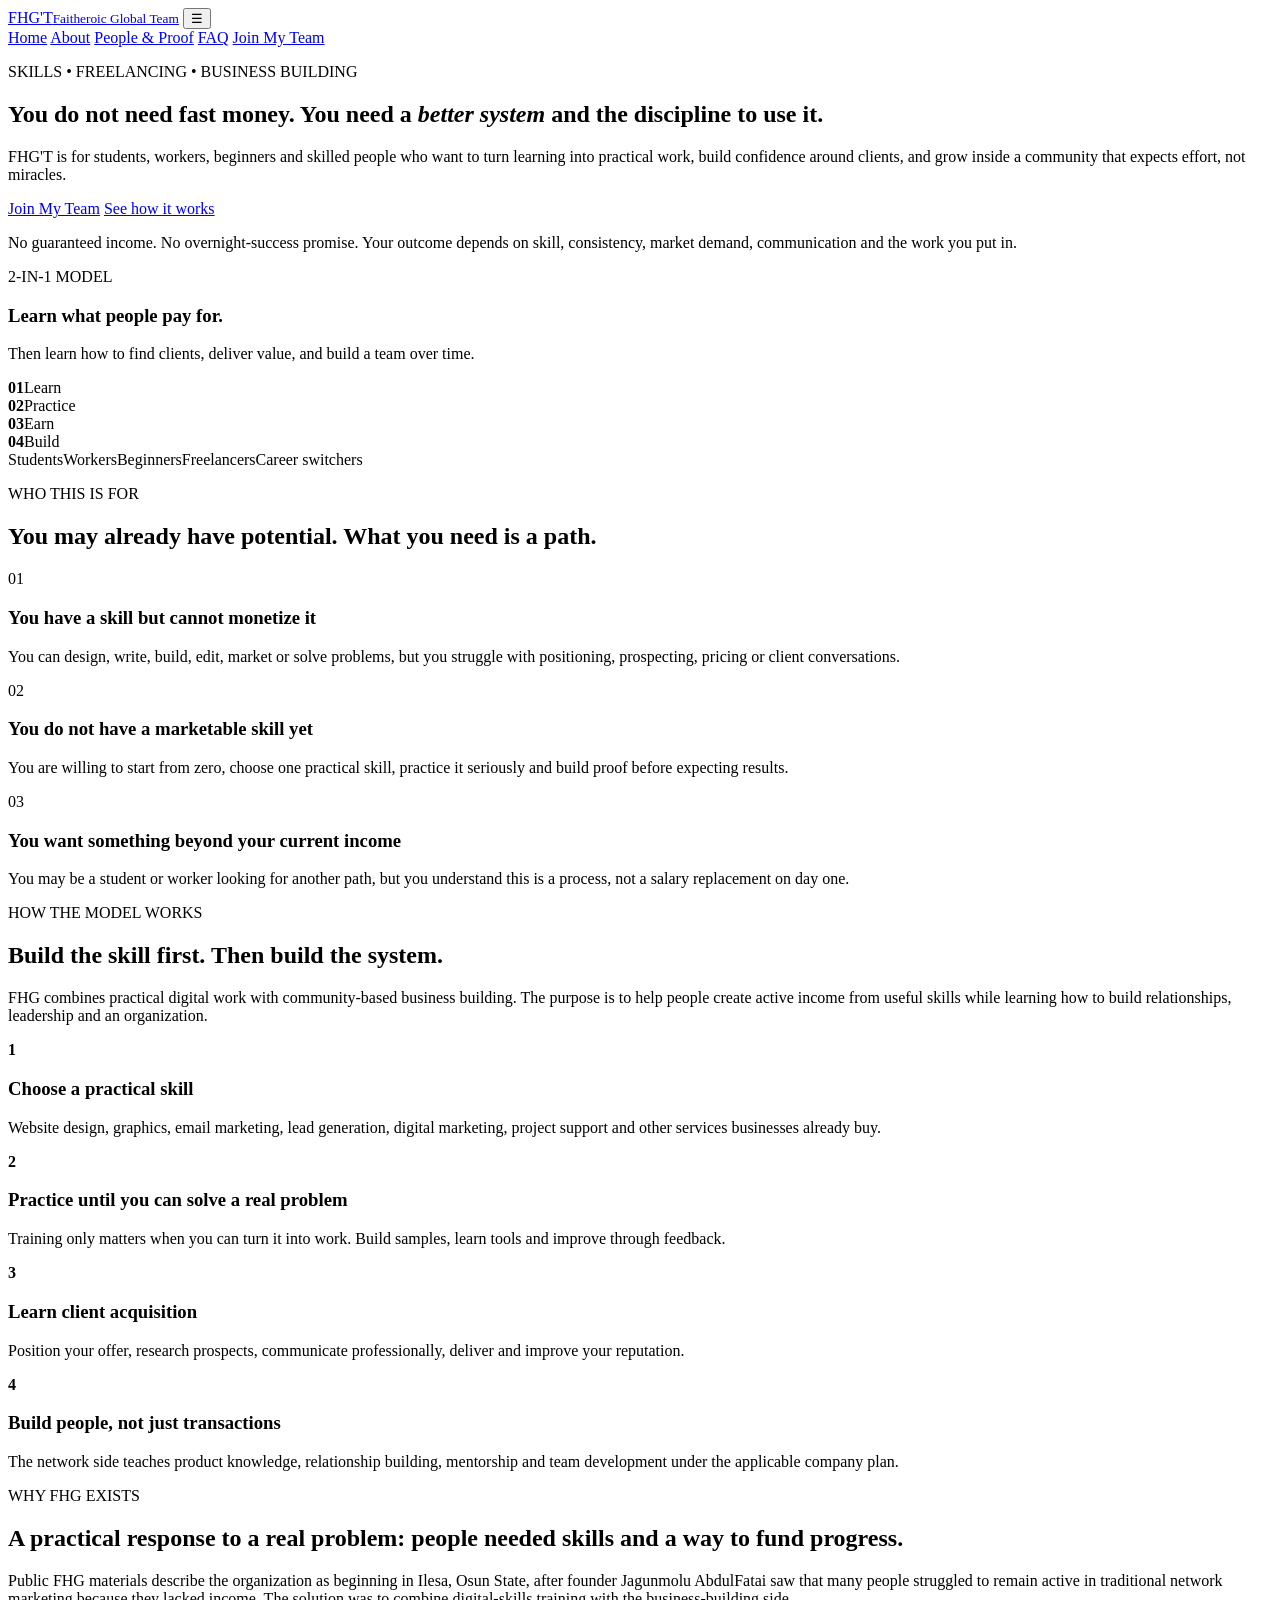
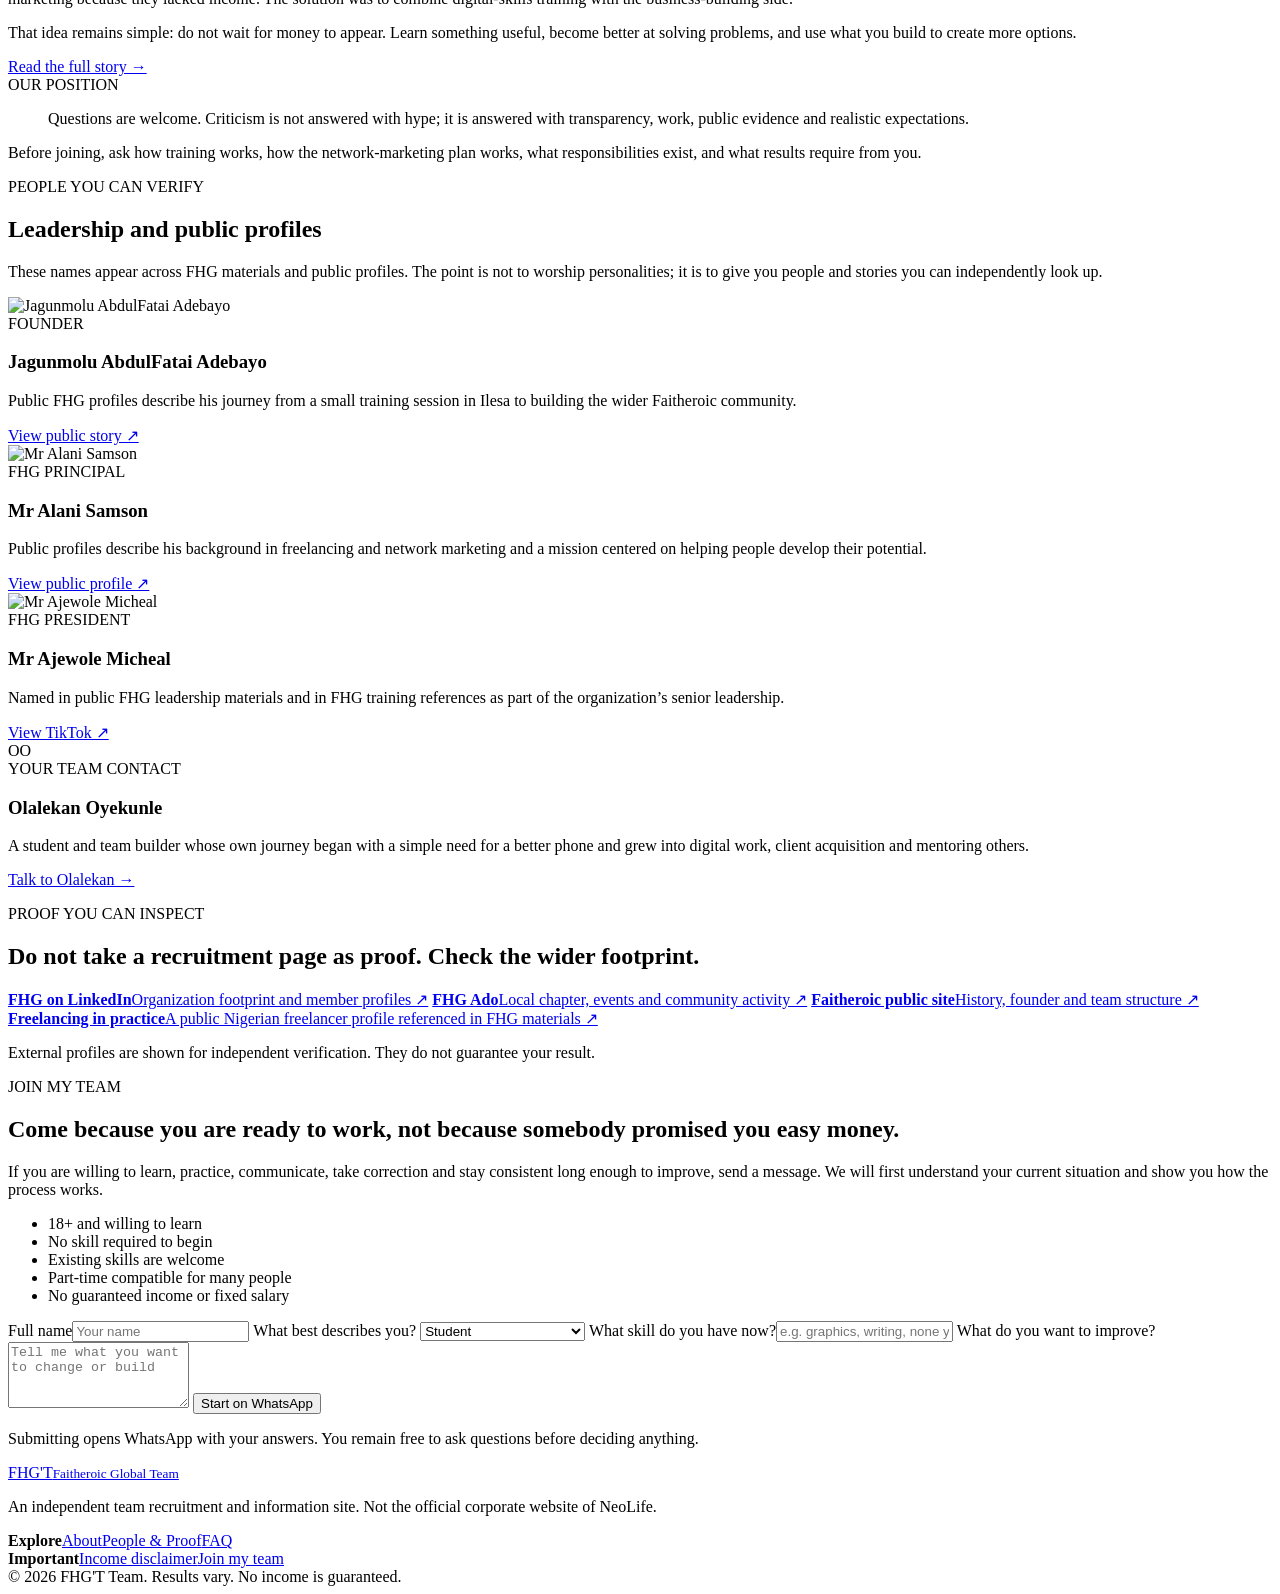
==== index.html @ 5e54c8a7 "Build FHG'T recruitment website" ====
<!doctype html>
<html lang="en">
<head>
<meta charset="utf-8">
<meta name="viewport" content="width=device-width,initial-scale=1">
<title>FHG'T | Learn Skills. Build Income. Grow With People.</title>
<meta name="description" content="Faitheroic Global Team: a practical community combining digital skills, freelancing and network marketing for people ready to learn, work and grow over time.">
<link rel="preconnect" href="https://fonts.googleapis.com">
<link rel="preconnect" href="https://fonts.gstatic.com" crossorigin>
<link href="https://fonts.googleapis.com/css2?family=DM+Sans:wght@400;500;600;700&family=Manrope:wght@600;700;800&display=swap" rel="stylesheet">
<link rel="stylesheet" href="styles.css">
</head>
<body>
<header class="nav-wrap">
  <nav class="nav container">
    <a class="brand" href="index.html"><span>FHG'T</span><small>Faitheroic Global Team</small></a>
    <button class="menu-btn" aria-label="Open menu">☰</button>
    <div class="nav-links">
      <a class="active" href="index.html">Home</a>
      <a href="about.html">About</a>
      <a href="stories.html">People & Proof</a>
      <a href="faq.html">FAQ</a>
      <a class="btn btn-sm" href="#join">Join My Team</a>
    </div>
  </nav>
</header>

<main>
<section class="hero">
  <div class="orb orb-a"></div><div class="orb orb-b"></div>
  <div class="container hero-grid">
    <div>
      <p class="eyebrow">SKILLS • FREELANCING • BUSINESS BUILDING</p>
      <h1>You do not need fast money. You need a <em>better system</em> and the discipline to use it.</h1>
      <p class="hero-copy">FHG'T is for students, workers, beginners and skilled people who want to turn learning into practical work, build confidence around clients, and grow inside a community that expects effort, not miracles.</p>
      <div class="hero-actions">
        <a class="btn" href="#join">Join My Team</a>
        <a class="btn ghost" href="#how">See how it works</a>
      </div>
      <p class="micro">No guaranteed income. No overnight-success promise. Your outcome depends on skill, consistency, market demand, communication and the work you put in.</p>
    </div>
    <div class="hero-panel">
      <div class="hero-card hero-card-top">
        <span class="pill">2-IN-1 MODEL</span>
        <h3>Learn what people pay for.</h3>
        <p>Then learn how to find clients, deliver value, and build a team over time.</p>
      </div>
      <div class="mini-stat-grid">
        <div><strong>01</strong><span>Learn</span></div>
        <div><strong>02</strong><span>Practice</span></div>
        <div><strong>03</strong><span>Earn</span></div>
        <div><strong>04</strong><span>Build</span></div>
      </div>
    </div>
  </div>
</section>

<section class="strip">
  <div class="container strip-grid">
    <span>Students</span><span>Workers</span><span>Beginners</span><span>Freelancers</span><span>Career switchers</span>
  </div>
</section>

<section class="section" id="fit">
  <div class="container">
    <div class="section-head">
      <p class="eyebrow">WHO THIS IS FOR</p>
      <h2>You may already have potential. What you need is a path.</h2>
    </div>
    <div class="cards three">
      <article class="card">
        <span class="num">01</span>
        <h3>You have a skill but cannot monetize it</h3>
        <p>You can design, write, build, edit, market or solve problems, but you struggle with positioning, prospecting, pricing or client conversations.</p>
      </article>
      <article class="card">
        <span class="num">02</span>
        <h3>You do not have a marketable skill yet</h3>
        <p>You are willing to start from zero, choose one practical skill, practice it seriously and build proof before expecting results.</p>
      </article>
      <article class="card">
        <span class="num">03</span>
        <h3>You want something beyond your current income</h3>
        <p>You may be a student or worker looking for another path, but you understand this is a process, not a salary replacement on day one.</p>
      </article>
    </div>
  </div>
</section>

<section class="section dark" id="how">
  <div class="container">
    <div class="section-head light">
      <p class="eyebrow">HOW THE MODEL WORKS</p>
      <h2>Build the skill first. Then build the system.</h2>
      <p>FHG combines practical digital work with community-based business building. The purpose is to help people create active income from useful skills while learning how to build relationships, leadership and an organization.</p>
    </div>
    <div class="timeline">
      <div class="step"><b>1</b><div><h3>Choose a practical skill</h3><p>Website design, graphics, email marketing, lead generation, digital marketing, project support and other services businesses already buy.</p></div></div>
      <div class="step"><b>2</b><div><h3>Practice until you can solve a real problem</h3><p>Training only matters when you can turn it into work. Build samples, learn tools and improve through feedback.</p></div></div>
      <div class="step"><b>3</b><div><h3>Learn client acquisition</h3><p>Position your offer, research prospects, communicate professionally, deliver and improve your reputation.</p></div></div>
      <div class="step"><b>4</b><div><h3>Build people, not just transactions</h3><p>The network side teaches product knowledge, relationship building, mentorship and team development under the applicable company plan.</p></div></div>
    </div>
  </div>
</section>

<section class="section">
  <div class="container split">
    <div>
      <p class="eyebrow">WHY FHG EXISTS</p>
      <h2>A practical response to a real problem: people needed skills and a way to fund progress.</h2>
      <p>Public FHG materials describe the organization as beginning in Ilesa, Osun State, after founder Jagunmolu AbdulFatai saw that many people struggled to remain active in traditional network marketing because they lacked income. The solution was to combine digital-skills training with the business-building side.</p>
      <p>That idea remains simple: do not wait for money to appear. Learn something useful, become better at solving problems, and use what you build to create more options.</p>
      <a class="text-link" href="about.html">Read the full story →</a>
    </div>
    <div class="quote-box">
      <span>OUR POSITION</span>
      <blockquote>Questions are welcome. Criticism is not answered with hype; it is answered with transparency, work, public evidence and realistic expectations.</blockquote>
      <p>Before joining, ask how training works, how the network-marketing plan works, what responsibilities exist, and what results require from you.</p>
    </div>
  </div>
</section>

<section class="section soft">
  <div class="container">
    <div class="section-head">
      <p class="eyebrow">PEOPLE YOU CAN VERIFY</p>
      <h2>Leadership and public profiles</h2>
      <p>These names appear across FHG materials and public profiles. The point is not to worship personalities; it is to give you people and stories you can independently look up.</p>
    </div>
    <div class="leaders">
      <article class="person"><img src="https://faitheroic.com/wp-content/uploads/2025/01/photo_2025-01-07_15-19-46.jpg" alt="Jagunmolu AbdulFatai Adebayo"><div><span>FOUNDER</span><h3>Jagunmolu AbdulFatai Adebayo</h3><p>Public FHG profiles describe his journey from a small training session in Ilesa to building the wider Faitheroic community.</p><a href="https://faitheroic.com/about-the-founder/" target="_blank" rel="noopener">View public story ↗</a></div></article>
      <article class="person"><img src="https://raw.githubusercontent.com/fhgakungba/fhgakungba.github.io/main/images/alani.png" alt="Mr Alani Samson"><div><span>FHG PRINCIPAL</span><h3>Mr Alani Samson</h3><p>Public profiles describe his background in freelancing and network marketing and a mission centered on helping people develop their potential.</p><a href="https://about.me/alani_samsonadekunle" target="_blank" rel="noopener">View public profile ↗</a></div></article>
      <article class="person"><img src="https://raw.githubusercontent.com/fhgakungba/fhgakungba.github.io/main/images/ajewole.png" alt="Mr Ajewole Micheal"><div><span>FHG PRESIDENT</span><h3>Mr Ajewole Micheal</h3><p>Named in public FHG leadership materials and in FHG training references as part of the organization’s senior leadership.</p><a href="https://www.tiktok.com/@supermike01" target="_blank" rel="noopener">View TikTok ↗</a></div></article>
      <article class="person initials"><div class="initial-avatar">OO</div><div><span>YOUR TEAM CONTACT</span><h3>Olalekan Oyekunle</h3><p>A student and team builder whose own journey began with a simple need for a better phone and grew into digital work, client acquisition and mentoring others.</p><a href="#join">Talk to Olalekan →</a></div></article>
    </div>
  </div>
</section>

<section class="section proof">
  <div class="container">
    <div class="section-head light">
      <p class="eyebrow">PROOF YOU CAN INSPECT</p>
      <h2>Do not take a recruitment page as proof. Check the wider footprint.</h2>
    </div>
    <div class="proof-grid">
      <a href="https://www.linkedin.com/company/fhgofficial" target="_blank" rel="noopener"><strong>FHG on LinkedIn</strong><span>Organization footprint and member profiles ↗</span></a>
      <a href="https://www.fhgado.com/" target="_blank" rel="noopener"><strong>FHG Ado</strong><span>Local chapter, events and community activity ↗</span></a>
      <a href="https://faitheroic.com/" target="_blank" rel="noopener"><strong>Faitheroic public site</strong><span>History, founder and team structure ↗</span></a>
      <a href="https://www.fiverr.com/jola_titus" target="_blank" rel="noopener"><strong>Freelancing in practice</strong><span>A public Nigerian freelancer profile referenced in FHG materials ↗</span></a>
    </div>
    <p class="micro light-micro">External profiles are shown for independent verification. They do not guarantee your result.</p>
  </div>
</section>

<section class="section" id="join">
  <div class="container join-grid">
    <div>
      <p class="eyebrow">JOIN MY TEAM</p>
      <h2>Come because you are ready to work, not because somebody promised you easy money.</h2>
      <p>If you are willing to learn, practice, communicate, take correction and stay consistent long enough to improve, send a message. We will first understand your current situation and show you how the process works.</p>
      <ul class="checklist">
        <li>18+ and willing to learn</li>
        <li>No skill required to begin</li>
        <li>Existing skills are welcome</li>
        <li>Part-time compatible for many people</li>
        <li>No guaranteed income or fixed salary</li>
      </ul>
    </div>
    <form class="join-form" id="joinForm">
      <label>Full name<input id="name" required placeholder="Your name"></label>
      <label>What best describes you?
        <select id="status">
          <option>Student</option><option>Worker / Employee</option><option>Freelancer</option><option>Business owner</option><option>Currently learning a skill</option><option>Starting from zero</option>
        </select>
      </label>
      <label>What skill do you have now?<input id="skill" placeholder="e.g. graphics, writing, none yet"></label>
      <label>What do you want to improve?<textarea id="goal" rows="4" placeholder="Tell me what you want to change or build"></textarea></label>
      <button class="btn wide" type="submit">Start on WhatsApp</button>
      <p class="form-note">Submitting opens WhatsApp with your answers. You remain free to ask questions before deciding anything.</p>
    </form>
  </div>
</section>
</main>

<footer>
  <div class="container footer-grid">
    <div><a class="brand footer-brand" href="index.html"><span>FHG'T</span><small>Faitheroic Global Team</small></a><p>An independent team recruitment and information site. Not the official corporate website of NeoLife.</p></div>
    <div><strong>Explore</strong><a href="about.html">About</a><a href="stories.html">People & Proof</a><a href="faq.html">FAQ</a></div>
    <div><strong>Important</strong><a href="faq.html#income">Income disclaimer</a><a href="#join">Join my team</a></div>
  </div>
  <div class="container footer-bottom">© 2026 FHG'T Team. Results vary. No income is guaranteed.</div>
</footer>
<script src="app.js"></script>
</body>
</html>
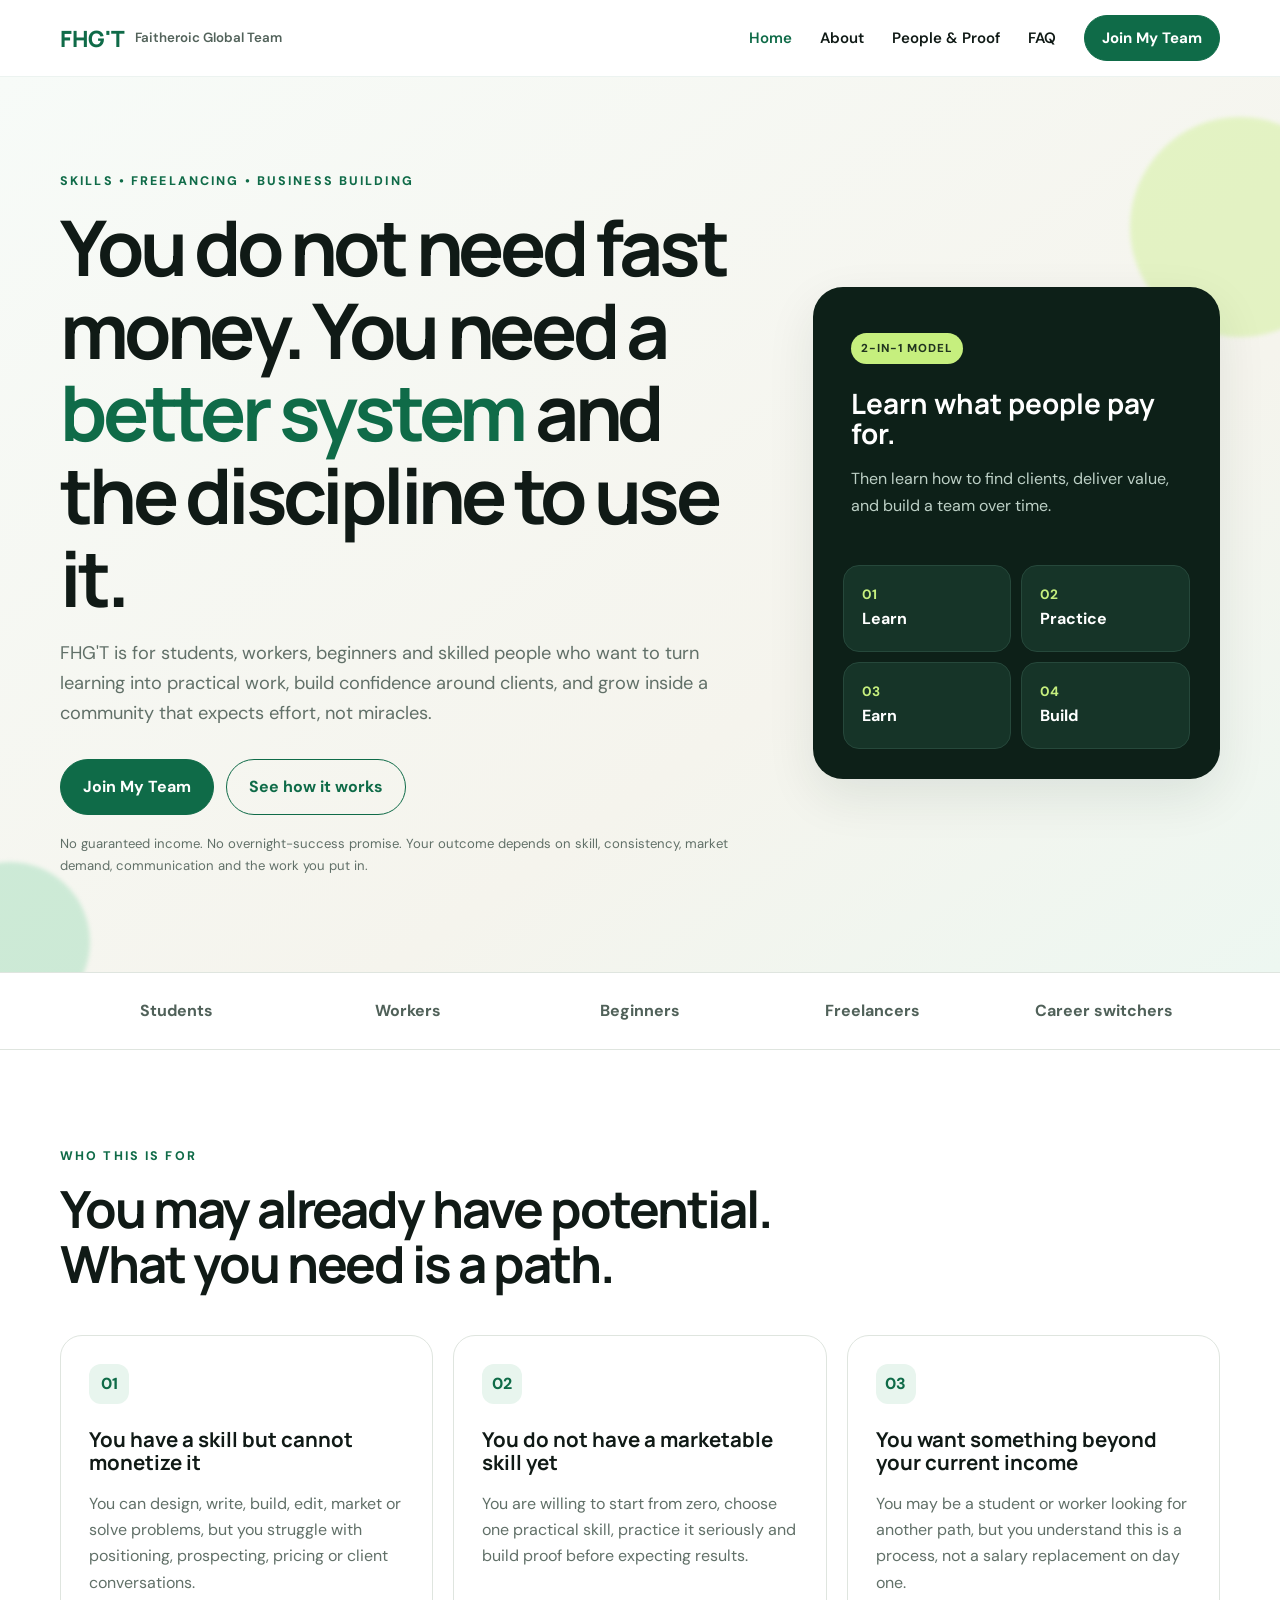
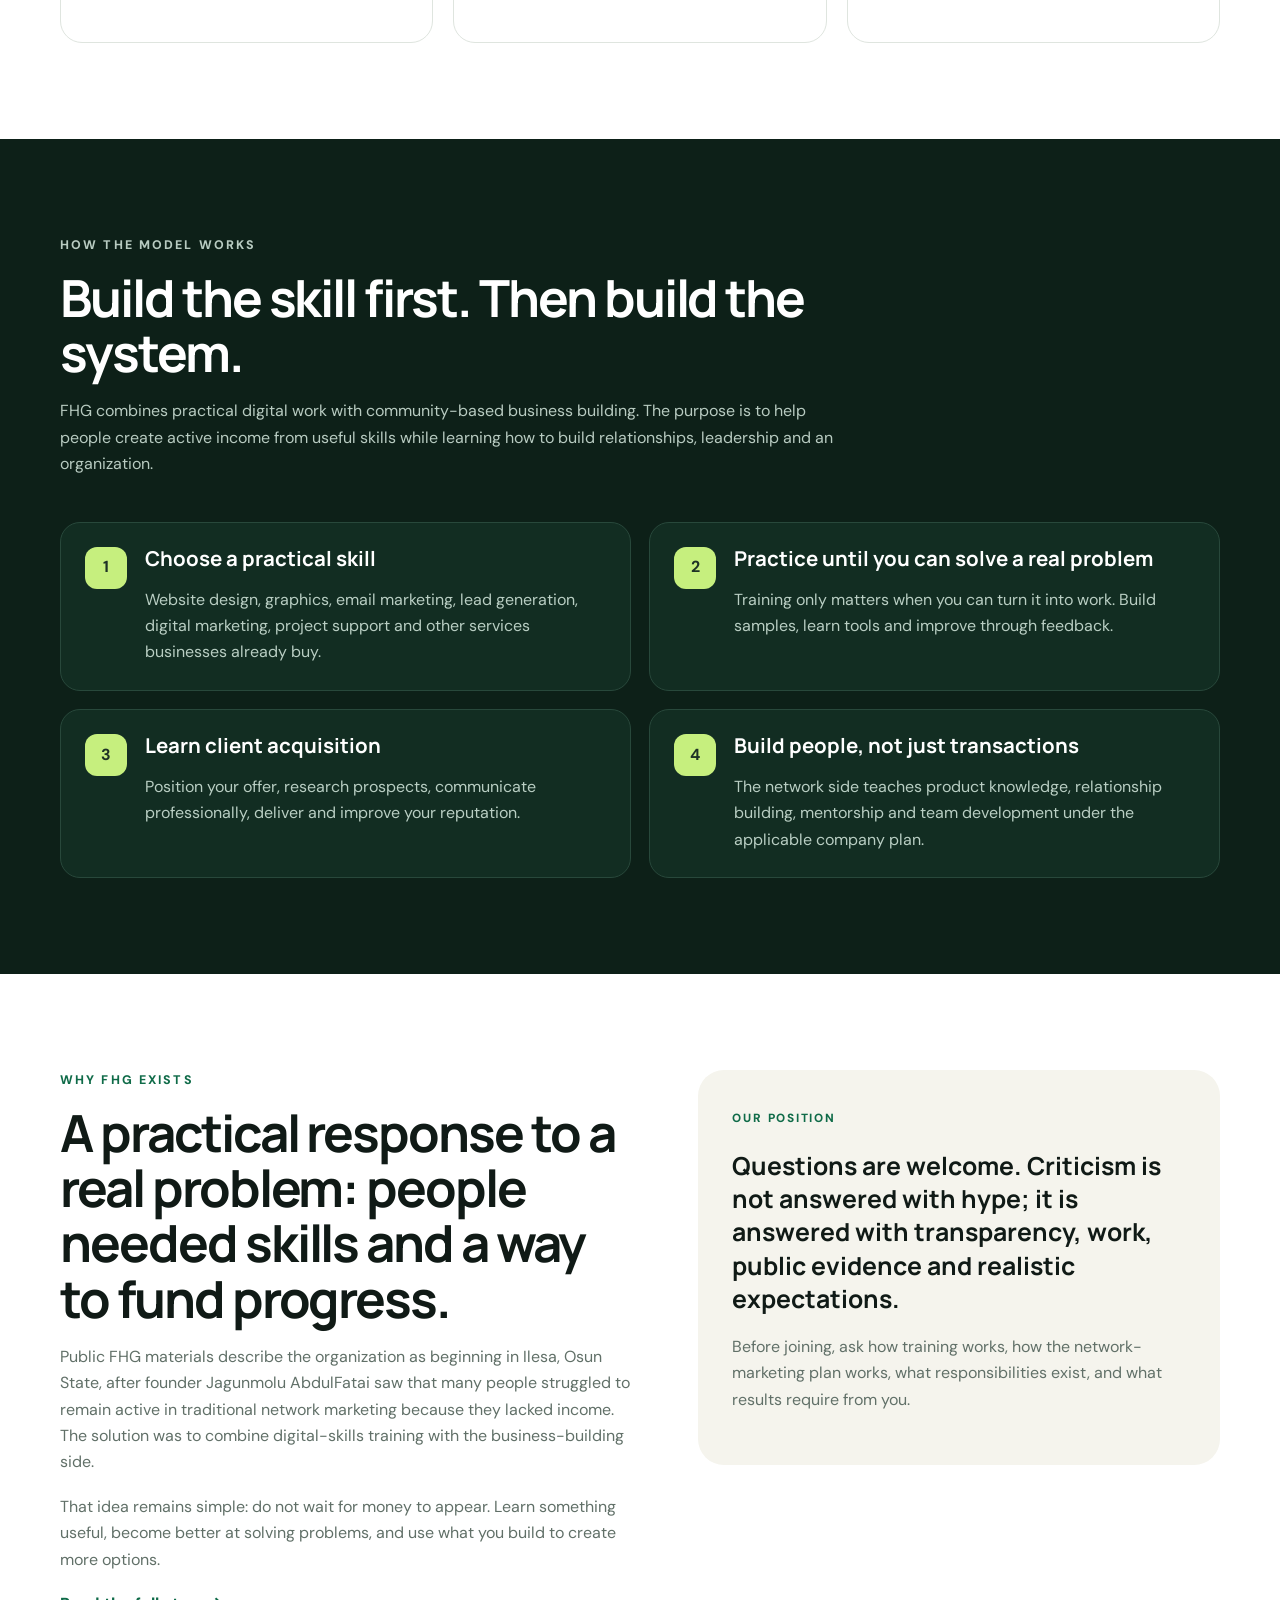
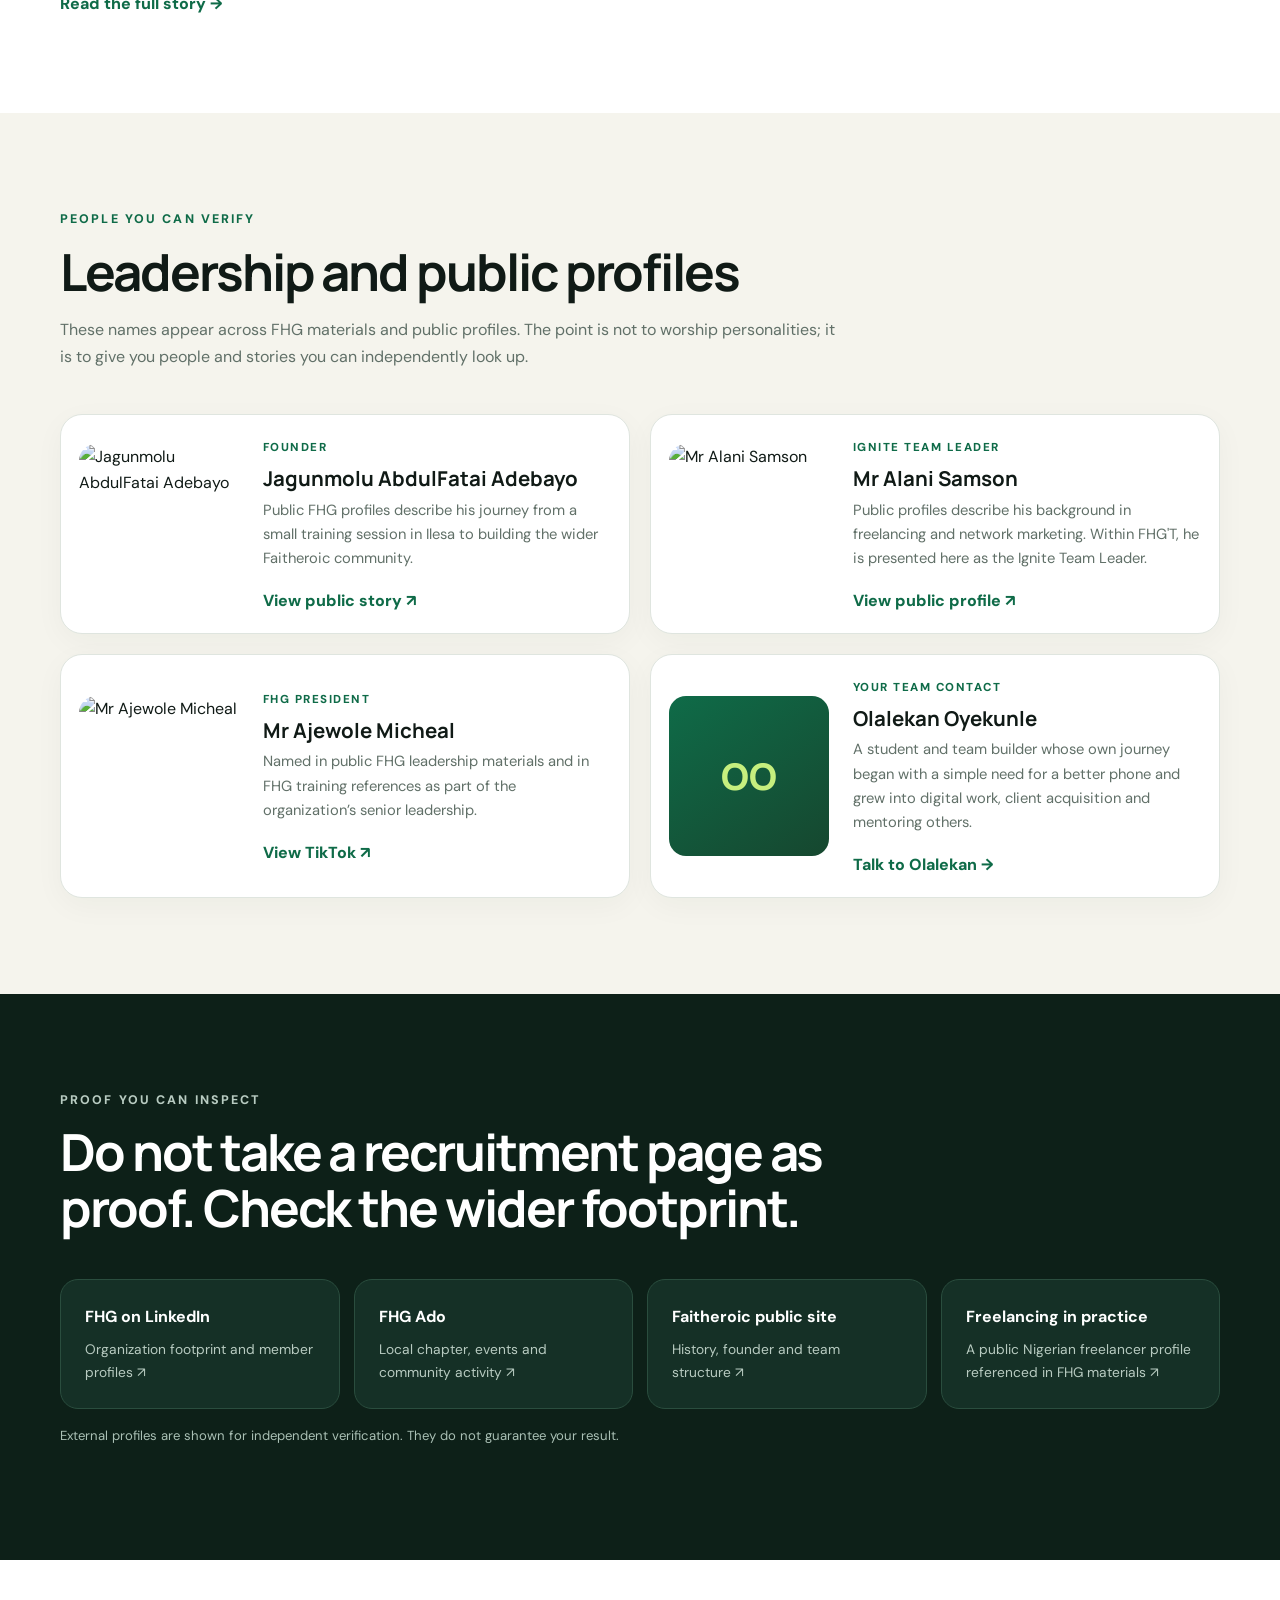
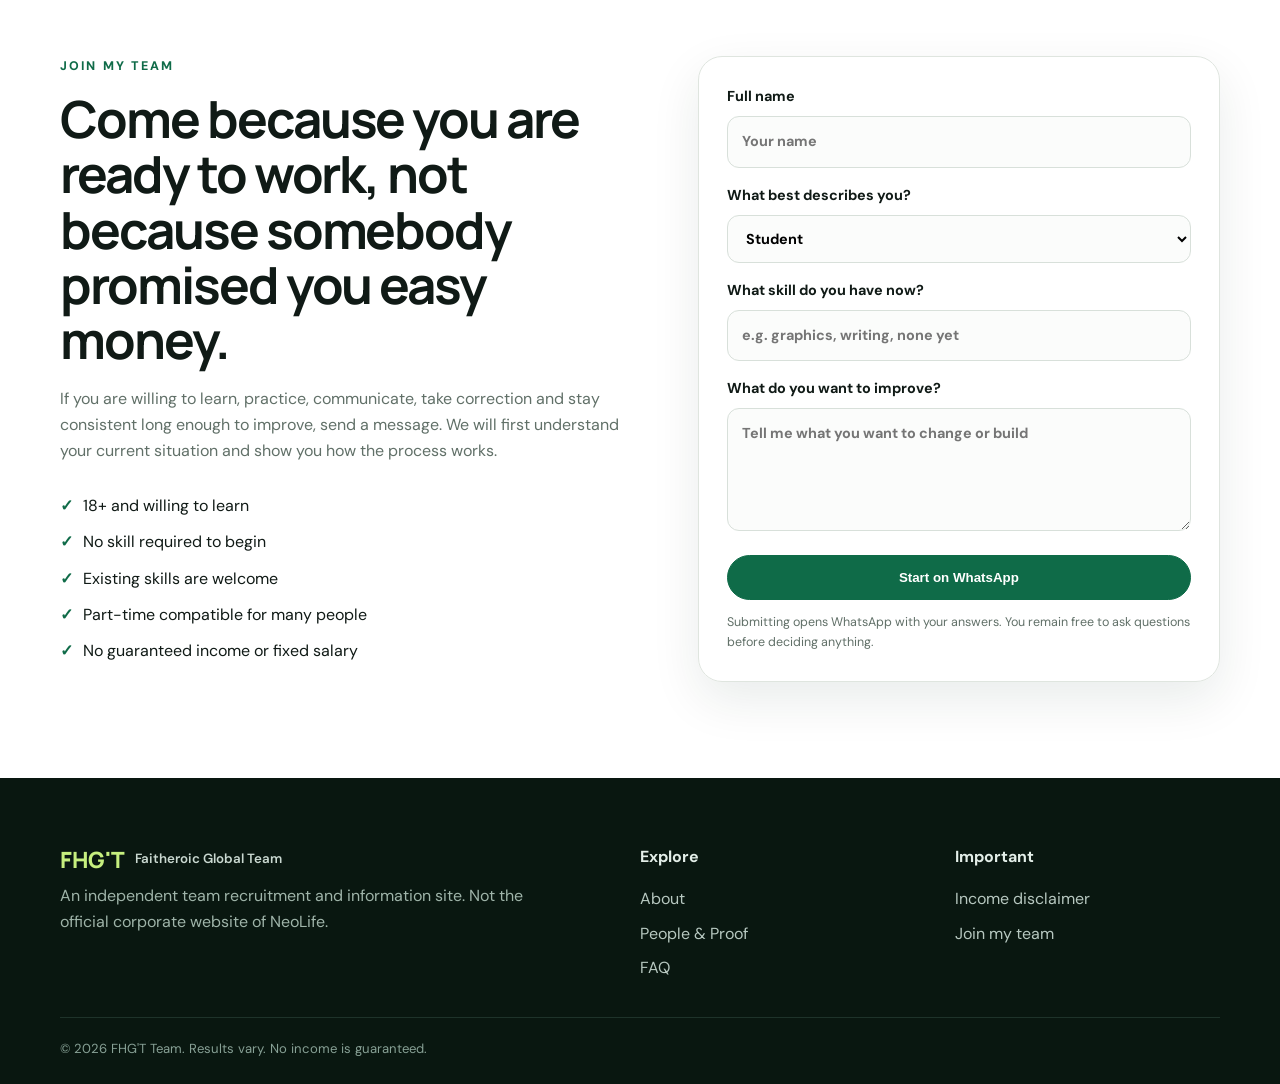
==== commit 88539799: "Use Ignite Team Leader title for Mr Alani Samson" ====
--- a/index.html
+++ b/index.html
@@ -129,7 +129,7 @@
     </div>
     <div class="leaders">
       <article class="person"><img src="https://faitheroic.com/wp-content/uploads/2025/01/photo_2025-01-07_15-19-46.jpg" alt="Jagunmolu AbdulFatai Adebayo"><div><span>FOUNDER</span><h3>Jagunmolu AbdulFatai Adebayo</h3><p>Public FHG profiles describe his journey from a small training session in Ilesa to building the wider Faitheroic community.</p><a href="https://faitheroic.com/about-the-founder/" target="_blank" rel="noopener">View public story ↗</a></div></article>
-      <article class="person"><img src="https://raw.githubusercontent.com/fhgakungba/fhgakungba.github.io/main/images/alani.png" alt="Mr Alani Samson"><div><span>FHG PRINCIPAL</span><h3>Mr Alani Samson</h3><p>Public profiles describe his background in freelancing and network marketing and a mission centered on helping people develop their potential.</p><a href="https://about.me/alani_samsonadekunle" target="_blank" rel="noopener">View public profile ↗</a></div></article>
+      <article class="person"><img src="https://raw.githubusercontent.com/fhgakungba/fhgakungba.github.io/main/images/alani.png" alt="Mr Alani Samson"><div><span>IGNITE TEAM LEADER</span><h3>Mr Alani Samson</h3><p>Public profiles describe his background in freelancing and network marketing. Within FHG'T, he is presented here as the Ignite Team Leader.</p><a href="https://about.me/alani_samsonadekunle" target="_blank" rel="noopener">View public profile ↗</a></div></article>
       <article class="person"><img src="https://raw.githubusercontent.com/fhgakungba/fhgakungba.github.io/main/images/ajewole.png" alt="Mr Ajewole Micheal"><div><span>FHG PRESIDENT</span><h3>Mr Ajewole Micheal</h3><p>Named in public FHG leadership materials and in FHG training references as part of the organization’s senior leadership.</p><a href="https://www.tiktok.com/@supermike01" target="_blank" rel="noopener">View TikTok ↗</a></div></article>
       <article class="person initials"><div class="initial-avatar">OO</div><div><span>YOUR TEAM CONTACT</span><h3>Olalekan Oyekunle</h3><p>A student and team builder whose own journey began with a simple need for a better phone and grew into digital work, client acquisition and mentoring others.</p><a href="#join">Talk to Olalekan →</a></div></article>
     </div>
--- a/styles.css
+++ b/styles.css
@@ -0,0 +1 @@
+:root{--ink:#101a16;--muted:#617068;--green:#0f6b48;--green2:#15a66c;--lime:#c6ef7e;--cream:#f5f4ed;--white:#fff;--dark:#0d2018;--line:#dfe5df;--shadow:0 18px 50px rgba(16,42,31,.09)}*{box-sizing:border-box}html{scroll-behavior:smooth}body{margin:0;font-family:'DM Sans',sans-serif;color:var(--ink);background:#fff;line-height:1.65}h1,h2,h3{font-family:'Manrope',sans-serif;line-height:1.08;margin:0 0 18px}h1{font-size:clamp(2.7rem,6vw,5.8rem);letter-spacing:-.055em}h2{font-size:clamp(2rem,4vw,3.6rem);letter-spacing:-.04em}h3{font-size:1.28rem}p{margin:0 0 18px;color:var(--muted)}a{color:inherit;text-decoration:none}.container{width:min(1160px,calc(100% - 40px));margin:auto}.narrow{width:min(830px,calc(100% - 40px));margin:auto}.nav-wrap{position:sticky;top:0;z-index:50;background:rgba(255,255,255,.92);backdrop-filter:blur(16px);border-bottom:1px solid rgba(15,107,72,.08)}.nav{height:76px;display:flex;align-items:center;justify-content:space-between}.brand{display:flex;align-items:center;gap:10px}.brand span{font:800 1.4rem 'Manrope';color:var(--green)}.brand small{font-weight:600;color:#52625a}.nav-links{display:flex;align-items:center;gap:28px;font-weight:600;font-size:.94rem}.nav-links a:not(.btn):hover,.nav-links .active{color:var(--green)}.menu-btn{display:none;background:none;border:0;font-size:1.6rem}.btn{display:inline-flex;align-items:center;justify-content:center;background:var(--green);color:white;border:1px solid var(--green);padding:14px 22px;border-radius:999px;font-weight:700;cursor:pointer;transition:.2s}.btn:hover{transform:translateY(-2px);box-shadow:0 10px 24px rgba(15,107,72,.2)}.btn-sm{padding:10px 17px}.btn.ghost{background:transparent;color:var(--green)}.btn.wide{width:100%}.hero{position:relative;overflow:hidden;padding:94px 0 78px;background:linear-gradient(145deg,#f7fbf8 0%,#f5f4ed 65%,#edf7f1 100%)}.hero-grid{display:grid;grid-template-columns:1.25fr .75fr;gap:74px;align-items:center}.hero h1 em{font-style:normal;color:var(--green)}.hero-copy{font-size:1.14rem;max-width:720px}.hero-actions{display:flex;gap:12px;margin:30px 0 18px}.eyebrow{font-size:.78rem;letter-spacing:.17em;font-weight:800;color:var(--green);margin-bottom:14px}.micro{font-size:.82rem;max-width:720px}.hero-panel{background:var(--dark);padding:30px;border-radius:30px;color:white;box-shadow:var(--shadow);position:relative}.hero-panel p{color:#bdd0c6}.hero-card{padding:16px 8px 28px}.hero-card h3{font-size:1.75rem}.pill{display:inline-block;background:var(--lime);color:#20331f;padding:6px 10px;border-radius:999px;font-size:.72rem;font-weight:800;letter-spacing:.08em;margin-bottom:24px}.mini-stat-grid{display:grid;grid-template-columns:1fr 1fr;gap:10px}.mini-stat-grid div{background:#163428;border:1px solid #26483b;border-radius:16px;padding:18px}.mini-stat-grid strong{display:block;color:var(--lime);font-size:.85rem}.mini-stat-grid span{font-weight:700}.orb{position:absolute;border-radius:50%;filter:blur(2px);opacity:.38}.orb-a{width:220px;height:220px;background:var(--lime);right:-70px;top:40px}.orb-b{width:160px;height:160px;background:#8cd7ae;left:-70px;bottom:-50px}.strip{border-top:1px solid var(--line);border-bottom:1px solid var(--line);background:white}.strip-grid{min-height:76px;display:grid;grid-template-columns:repeat(5,1fr);align-items:center;text-align:center;font-weight:700;color:#506159}.section{padding:96px 0}.section.soft{background:var(--cream)}.section.dark,.proof{background:var(--dark);color:#fff}.section-head{max-width:780px;margin-bottom:44px}.section-head.light p,.dark p,.proof p{color:#b8cbc1}.cards{display:grid;gap:20px}.cards.three{grid-template-columns:repeat(3,1fr)}.cards.two{grid-template-columns:repeat(2,1fr)}.card{border:1px solid var(--line);border-radius:22px;padding:28px;background:#fff}.card .num{display:inline-grid;place-items:center;width:40px;height:40px;border-radius:12px;background:#e8f5ee;color:var(--green);font-weight:800;margin-bottom:24px}.dark-cards .card{background:#143226;border-color:#23483a;color:#fff}.dark-cards .card p{color:#b9cec3}.timeline{display:grid;grid-template-columns:1fr 1fr;gap:18px}.step{display:flex;gap:18px;padding:24px;border:1px solid #28483b;border-radius:20px;background:#122d22}.step b{display:grid;place-items:center;min-width:42px;height:42px;border-radius:12px;background:var(--lime);color:#1e3226}.step p{margin:0;color:#b9cec3}.split{display:grid;grid-template-columns:1.05fr .95fr;gap:62px;align-items:start}.quote-box{background:var(--cream);border-radius:26px;padding:34px}.quote-box span,.fact-card span{font-size:.74rem;letter-spacing:.15em;font-weight:800;color:var(--green)}.quote-box blockquote{font:700 1.55rem/1.35 'Manrope';margin:18px 0;color:var(--ink)}.text-link{color:var(--green);font-weight:800}.leaders{display:grid;grid-template-columns:1fr 1fr;gap:20px}.person{display:grid;grid-template-columns:160px 1fr;gap:24px;align-items:center;background:white;border:1px solid var(--line);border-radius:22px;padding:18px;box-shadow:0 8px 30px rgba(20,40,32,.04)}.person img,.initial-avatar{width:160px;height:160px;object-fit:cover;border-radius:17px}.person span{font-size:.72rem;letter-spacing:.13em;font-weight:800;color:var(--green)}.person h3{margin:8px 0}.person p{font-size:.92rem}.person a{color:var(--green);font-weight:800}.initial-avatar{display:grid;place-items:center;background:linear-gradient(145deg,var(--green),#16472f);color:var(--lime);font:800 2.3rem 'Manrope'}.leaders-full .person{min-height:200px}.proof-grid,.social-grid{display:grid;grid-template-columns:repeat(4,1fr);gap:14px}.proof-grid a,.social-grid a{padding:24px;border:1px solid #2a4d3e;border-radius:18px;background:#153026;display:flex;flex-direction:column;gap:8px}.proof-grid a:hover,.social-grid a:hover{border-color:var(--lime)}.proof-grid span,.social-grid span{font-size:.86rem;color:#b8cbc1}.light-links a{background:#fff;border-color:var(--line)}.light-links span{color:var(--muted)}.light-micro{color:#aac0b5!important;margin-top:16px}.join-grid{display:grid;grid-template-columns:1fr .92fr;gap:70px;align-items:start}.checklist{padding:0;margin:28px 0 0;list-style:none;display:grid;gap:10px}.checklist li:before{content:'✓';color:var(--green);font-weight:900;margin-right:10px}.join-form{border:1px solid var(--line);border-radius:24px;padding:28px;box-shadow:var(--shadow)}.join-form label{display:block;font-weight:700;font-size:.9rem;margin-bottom:16px}.join-form input,.join-form select,.join-form textarea{width:100%;margin-top:7px;border:1px solid #d8e0da;border-radius:12px;padding:13px 14px;font:inherit;background:#fbfcfb}.join-form input:focus,.join-form select:focus,.join-form textarea:focus{outline:2px solid #9ad8b5;border-color:transparent}.form-note{font-size:.78rem;margin:12px 0 0}.page-hero{padding:92px 0 72px;background:linear-gradient(150deg,#f6fbf8,#f5f4ed)}.page-hero h1{font-size:clamp(2.6rem,5.2vw,4.9rem)}.story-grid{display:grid;grid-template-columns:1.2fr .8fr;gap:54px;align-items:start}.fact-card{background:var(--dark);color:white;padding:34px;border-radius:26px}.fact-card h3{font-size:2rem;margin-top:14px}.fact-card p{color:#b8cbc1}.cta-band{display:flex;align-items:center;justify-content:space-between;gap:30px;background:var(--cream);padding:38px;border-radius:28px}.cta-band h2{font-size:clamp(1.7rem,3vw,2.5rem);margin-bottom:0}.faq-list{max-width:900px}.faq-list details{border-bottom:1px solid var(--line);padding:22px 0}.faq-list summary{cursor:pointer;font:700 1.15rem 'Manrope'}.faq-list p{padding:14px 0 0;max-width:780px}footer{background:#091710;color:#e3eee8;padding:66px 0 24px}.footer-grid{display:grid;grid-template-columns:2fr 1fr 1fr;gap:50px}.footer-grid p{color:#9fb4a9;max-width:480px}.footer-grid>div{display:flex;flex-direction:column;gap:8px}.footer-grid strong{margin-bottom:8px}.footer-grid a:not(.brand){color:#b7c8c0}.footer-brand span{color:var(--lime)}.footer-brand small{color:#c9d8d0}.footer-bottom{border-top:1px solid #1e332a;margin-top:36px;padding-top:20px;color:#87a095;font-size:.82rem}@media(max-width:900px){.hero-grid,.split,.join-grid,.story-grid{grid-template-columns:1fr}.cards.three,.leaders,.proof-grid,.social-grid{grid-template-columns:1fr 1fr}.hero-panel{max-width:620px}.timeline{grid-template-columns:1fr}.nav-links{display:none;position:absolute;top:76px;left:0;right:0;background:#fff;padding:22px;flex-direction:column;align-items:stretch;border-bottom:1px solid var(--line)}.nav-links.open{display:flex}.menu-btn{display:block}.strip-grid{grid-template-columns:1fr 1fr 1fr}.strip-grid span{padding:12px}}@media(max-width:620px){.container{width:min(100% - 28px,1160px)}.hero,.section{padding:68px 0}.cards.three,.cards.two,.leaders,.proof-grid,.social-grid{grid-template-columns:1fr}.person{grid-template-columns:100px 1fr}.person img,.initial-avatar{width:100px;height:100px}.hero-actions{flex-direction:column;align-items:stretch}.strip-grid{grid-template-columns:1fr 1fr}.cta-band{align-items:flex-start;flex-direction:column}.footer-grid{grid-template-columns:1fr}.brand small{display:none}}
